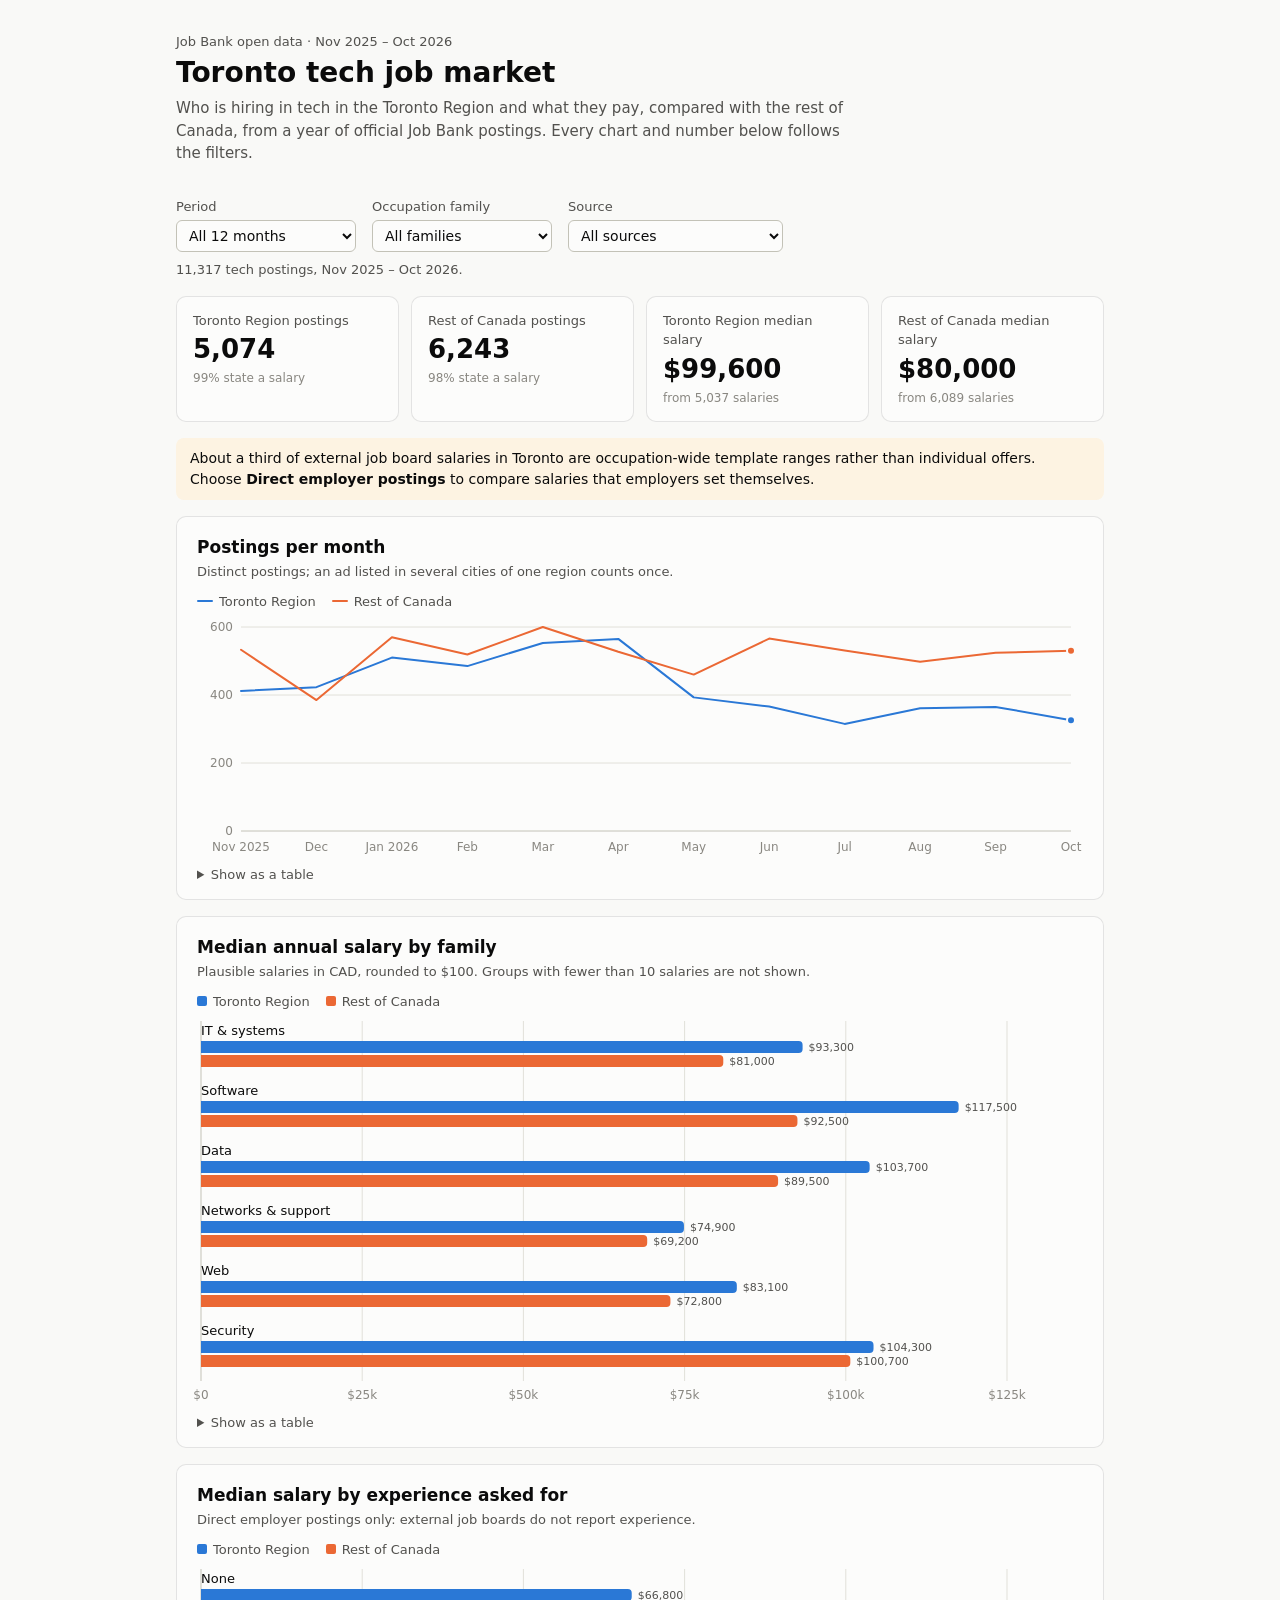
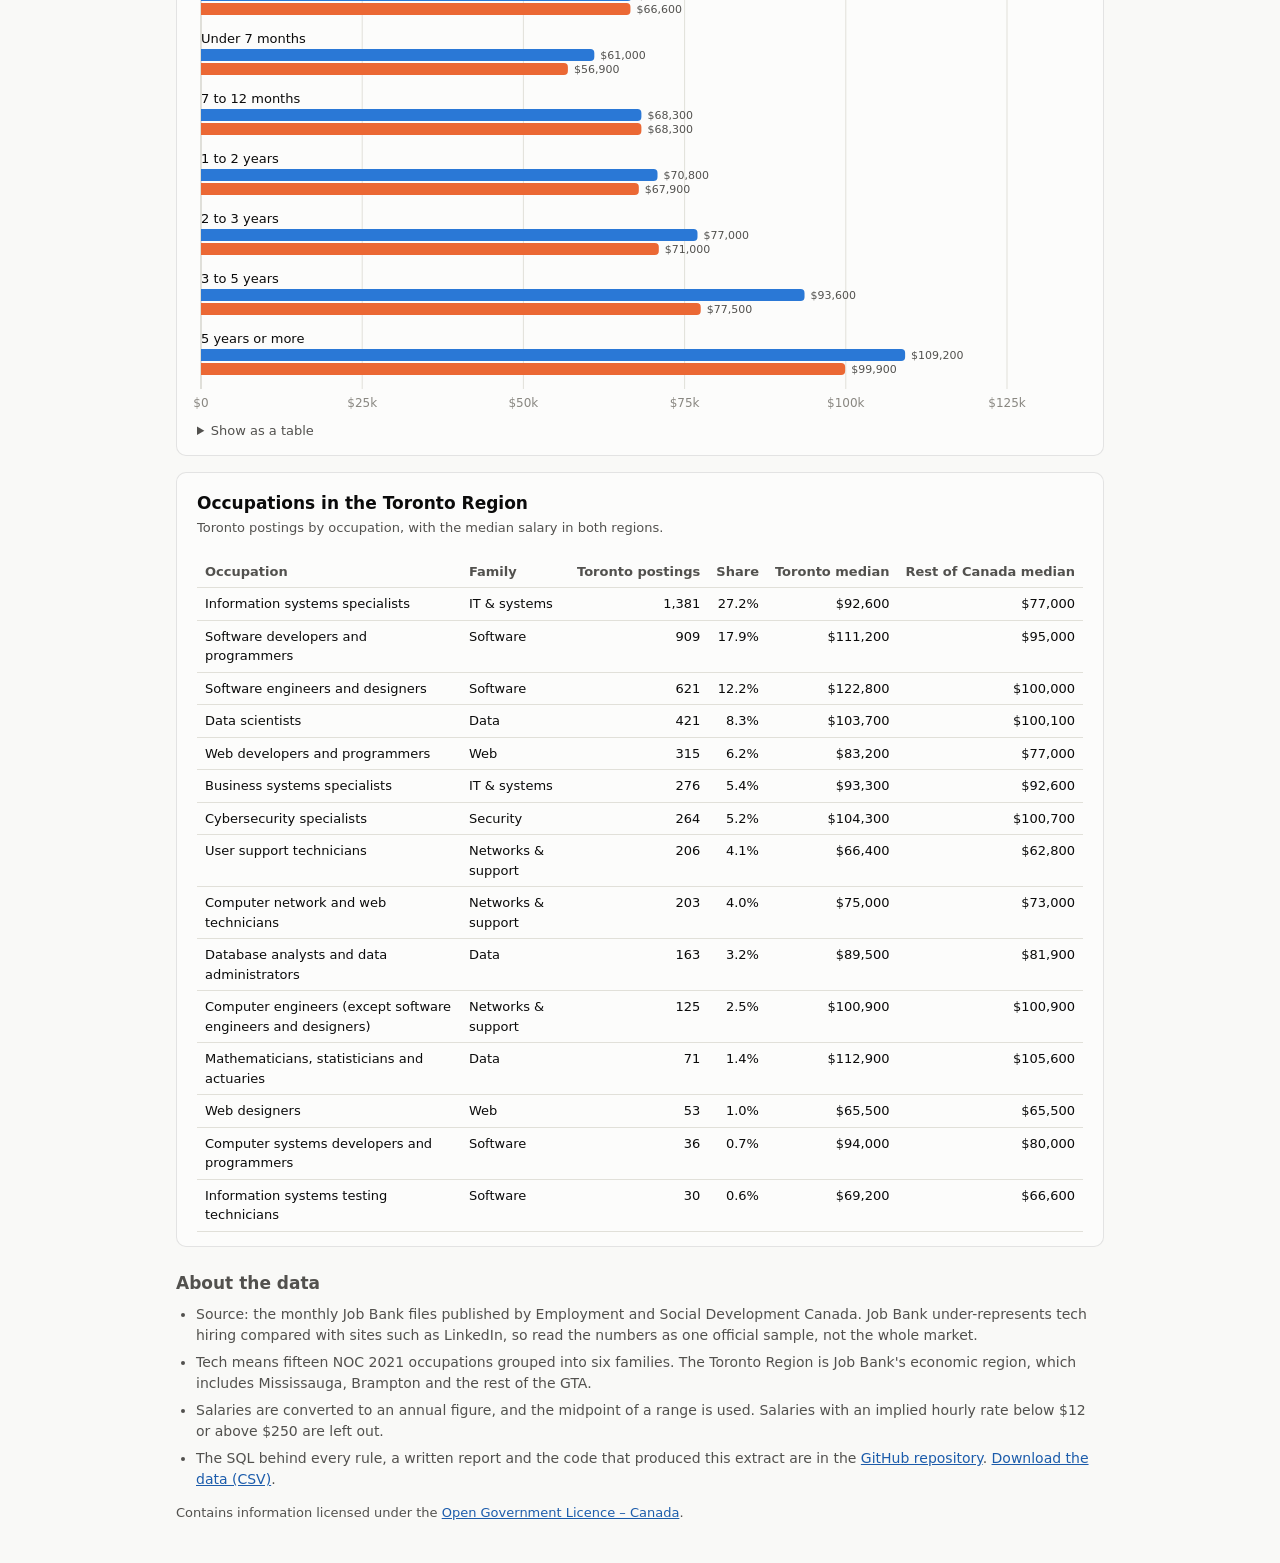
==== dashboard/index.html @ 620136f3 "Add an interactive dashboard that filters the extract in the browser" ====
<!doctype html>
<html lang="en">
<head>
  <meta charset="utf-8">
  <meta name="viewport" content="width=device-width, initial-scale=1">
  <title>Toronto Tech Job Market</title>
  <meta name="description" content="Interactive dashboard of a year of tech job postings on Canada's Job Bank: who is hiring in the Toronto Region and what they pay, compared with the rest of Canada.">
  <link rel="stylesheet" href="style.css">
</head>
<body>
  <header class="wrap header">
    <p class="eyebrow" id="period-label">Job Bank open data</p>
    <h1>Toronto tech job market</h1>
    <p class="lede">
      Who is hiring in tech in the Toronto Region and what they pay, compared with the rest of
      Canada, from a year of official Job Bank postings. Every chart and number below follows the
      filters.
    </p>
  </header>

  <main class="wrap">
    <form class="filters" id="filters" aria-label="Filters">
      <label>Period
        <select id="period">
          <option value="12">All 12 months</option>
          <option value="6">Last 6 months</option>
          <option value="3">Last 3 months</option>
        </select>
      </label>
      <label>Occupation family
        <select id="family"><option value="">All families</option></select>
      </label>
      <label>Source
        <select id="source">
          <option value="">All sources</option>
          <option value="Direct employer">Direct employer postings</option>
          <option value="External job board">External job boards</option>
        </select>
      </label>
    </form>

    <p class="status" id="status" role="status">Loading data…</p>

    <section class="tiles" aria-label="Summary">
      <div class="tile">
        <p class="tile-label">Toronto Region postings</p>
        <p class="tile-value" id="tile-toronto-count">–</p>
        <p class="tile-sub" id="tile-toronto-count-sub"></p>
      </div>
      <div class="tile">
        <p class="tile-label">Rest of Canada postings</p>
        <p class="tile-value" id="tile-rest-count">–</p>
        <p class="tile-sub" id="tile-rest-count-sub"></p>
      </div>
      <div class="tile">
        <p class="tile-label">Toronto Region median salary</p>
        <p class="tile-value" id="tile-toronto-salary">–</p>
        <p class="tile-sub" id="tile-toronto-salary-sub"></p>
      </div>
      <div class="tile">
        <p class="tile-label">Rest of Canada median salary</p>
        <p class="tile-value" id="tile-rest-salary">–</p>
        <p class="tile-sub" id="tile-rest-salary-sub"></p>
      </div>
    </section>

    <p class="caution" id="template-note" hidden>
      About a third of external job board salaries in Toronto are occupation-wide template ranges
      rather than individual offers. Choose <strong>Direct employer postings</strong> to compare
      salaries that employers set themselves.
    </p>

    <section class="card" aria-labelledby="trend-title">
      <h2 id="trend-title">Postings per month</h2>
      <p class="sub">Distinct postings; an ad listed in several cities of one region counts once.</p>
      <ul class="legend" aria-hidden="true">
        <li><span class="key line s1"></span>Toronto Region</li>
        <li><span class="key line s2"></span>Rest of Canada</li>
      </ul>
      <div class="chart" id="trend"></div>
      <details><summary>Show as a table</summary><div class="table-wrap" id="trend-table"></div></details>
    </section>

    <section class="card" aria-labelledby="salary-title">
      <h2 id="salary-title">Median annual salary by family</h2>
      <p class="sub" id="salary-sub">Plausible salaries in CAD, rounded to $100. Groups with fewer than 10 salaries are not shown.</p>
      <ul class="legend" aria-hidden="true">
        <li><span class="key box s1"></span>Toronto Region</li>
        <li><span class="key box s2"></span>Rest of Canada</li>
      </ul>
      <div class="chart" id="salary"></div>
      <details><summary>Show as a table</summary><div class="table-wrap" id="salary-table"></div></details>
    </section>

    <section class="card" aria-labelledby="experience-title">
      <h2 id="experience-title">Median salary by experience asked for</h2>
      <p class="sub">Direct employer postings only: external job boards do not report experience.</p>
      <ul class="legend" aria-hidden="true">
        <li><span class="key box s1"></span>Toronto Region</li>
        <li><span class="key box s2"></span>Rest of Canada</li>
      </ul>
      <div class="chart" id="experience"></div>
      <details><summary>Show as a table</summary><div class="table-wrap" id="experience-table"></div></details>
    </section>

    <section class="card" aria-labelledby="occupations-title">
      <h2 id="occupations-title">Occupations in the Toronto Region</h2>
      <p class="sub">Toronto postings by occupation, with the median salary in both regions.</p>
      <div class="table-wrap" id="occupations"></div>
    </section>

    <section class="notes" aria-labelledby="notes-title">
      <h2 id="notes-title">About the data</h2>
      <ul>
        <li>Source: the monthly Job Bank files published by Employment and Social Development
          Canada. Job Bank under-represents tech hiring compared with sites such as LinkedIn, so
          read the numbers as one official sample, not the whole market.</li>
        <li>Tech means fifteen NOC 2021 occupations grouped into six families. The Toronto Region
          is Job Bank's economic region, which includes Mississauga, Brampton and the rest of the
          GTA.</li>
        <li>Salaries are converted to an annual figure, and the midpoint of a range is used.
          Salaries with an implied hourly rate below $12 or above $250 are left out.</li>
        <li>The SQL behind every rule, a written report and the code that produced this extract
          are in the <a href="https://github.com/jonahernan99/toronto-tech-job-market">GitHub
          repository</a>. <a href="data/tech_postings.csv" download>Download the data (CSV)</a>.</li>
      </ul>
      <p class="licence">Contains information licensed under the
        <a href="https://open.canada.ca/en/open-government-licence-canada">Open Government
        Licence – Canada</a>.</p>
    </section>
  </main>

  <div class="tooltip" id="tooltip" role="tooltip" hidden></div>
  <script src="app.js" defer></script>
</body>
</html>
---- dashboard/style.css ----
:root {
  color-scheme: light;
  --page: #f9f9f7;
  --surface: #fcfcfb;
  --text-primary: #0b0b0b;
  --text-secondary: #52514e;
  --text-muted: #898781;
  --grid: #e1e0d9;
  --axis: #c3c2b7;
  --border: rgba(11, 11, 11, 0.1);
  --hover: rgba(11, 11, 11, 0.04);
  --series-1: #2a78d6;
  --series-2: #eb6834;
  --accent: #1c5cab;
  --caution-bg: #fdf3e2;
}

@media (prefers-color-scheme: dark) {
  :root:not([data-theme="light"]) {
    color-scheme: dark;
    --page: #0d0d0d;
    --surface: #1a1a19;
    --text-primary: #f0efec;
    --text-secondary: #c3c2b7;
    --text-muted: #898781;
    --grid: #2c2c2a;
    --axis: #383835;
    --border: rgba(255, 255, 255, 0.1);
    --hover: rgba(255, 255, 255, 0.06);
    --series-1: #3987e5;
    --series-2: #d95926;
    --accent: #86b6ef;
    --caution-bg: #2a2418;
  }
}

:root[data-theme="dark"] {
  color-scheme: dark;
  --page: #0d0d0d;
  --surface: #1a1a19;
  --text-primary: #f0efec;
  --text-secondary: #c3c2b7;
  --text-muted: #898781;
  --grid: #2c2c2a;
  --axis: #383835;
  --border: rgba(255, 255, 255, 0.1);
  --hover: rgba(255, 255, 255, 0.06);
  --series-1: #3987e5;
  --series-2: #d95926;
  --accent: #86b6ef;
  --caution-bg: #2a2418;
}

* {
  box-sizing: border-box;
}

body {
  margin: 0;
  background: var(--page);
  color: var(--text-primary);
  font-family: system-ui, -apple-system, "Segoe UI", sans-serif;
  font-size: 15px;
  line-height: 1.5;
}

a {
  color: var(--accent);
}

.wrap {
  max-width: 960px;
  margin: 0 auto;
  padding: 0 16px;
}

.header {
  padding-top: 32px;
  padding-bottom: 8px;
}

.eyebrow {
  margin: 0;
  color: var(--text-secondary);
  font-size: 13px;
}

h1 {
  margin: 4px 0 8px;
  font-size: 28px;
  line-height: 1.2;
}

.lede {
  margin: 0;
  max-width: 680px;
  color: var(--text-secondary);
}

h2 {
  margin: 0;
  font-size: 17px;
}

.filters {
  display: flex;
  flex-wrap: wrap;
  gap: 12px 16px;
  margin: 24px 0 8px;
}

.filters label {
  display: flex;
  flex-direction: column;
  gap: 4px;
  color: var(--text-secondary);
  font-size: 13px;
}

.filters select {
  min-width: 180px;
  padding: 6px 8px;
  border: 1px solid var(--axis);
  border-radius: 6px;
  background: var(--surface);
  color: var(--text-primary);
  font: inherit;
  font-size: 14px;
}

.status {
  margin: 8px 0 16px;
  color: var(--text-secondary);
  font-size: 13px;
}

.tiles {
  display: grid;
  grid-template-columns: repeat(4, minmax(0, 1fr));
  gap: 12px;
}

.tile,
.card {
  border: 1px solid var(--border);
  border-radius: 10px;
  background: var(--surface);
}

.tile {
  padding: 14px 16px;
}

.tile p {
  margin: 0;
}

.tile-label {
  color: var(--text-secondary);
  font-size: 13px;
}

.tile-value {
  margin: 2px 0;
  font-size: 26px;
  font-weight: 600;
}

.tile-sub {
  color: var(--text-muted);
  font-size: 12px;
}

.caution {
  margin: 16px 0 0;
  padding: 10px 14px;
  border-radius: 8px;
  background: var(--caution-bg);
  color: var(--text-primary);
  font-size: 14px;
}

.card {
  margin-top: 16px;
  padding: 18px 20px 14px;
}

.sub {
  margin: 2px 0 10px;
  color: var(--text-secondary);
  font-size: 13px;
}

.legend {
  display: flex;
  flex-wrap: wrap;
  gap: 4px 16px;
  margin: 0 0 6px;
  padding: 0;
  list-style: none;
  color: var(--text-secondary);
  font-size: 13px;
}

.legend li {
  display: flex;
  align-items: center;
  gap: 6px;
}

.key {
  display: inline-block;
}

.key.line {
  width: 16px;
  height: 2px;
  border-radius: 1px;
}

.key.box {
  width: 10px;
  height: 10px;
  border-radius: 2px;
}

.key.s1 {
  background: var(--series-1);
}

.key.s2 {
  background: var(--series-2);
}

.chart {
  position: relative;
  width: 100%;
}

.chart svg {
  display: block;
  overflow: visible;
}

.chart .empty {
  margin: 12px 0;
  color: var(--text-secondary);
  font-size: 14px;
}

svg text {
  fill: var(--text-secondary);
  font-family: inherit;
  font-size: 12px;
}

svg .tick {
  fill: var(--text-muted);
  font-variant-numeric: tabular-nums;
}

svg .label {
  fill: var(--text-primary);
  font-size: 13px;
}

svg .value {
  font-size: 11px;
  font-variant-numeric: tabular-nums;
}

svg .note {
  fill: var(--text-muted);
  font-style: italic;
}

svg .grid {
  stroke: var(--grid);
  stroke-width: 1;
}

svg .axis {
  stroke: var(--axis);
  stroke-width: 1;
}

svg .series-line {
  fill: none;
  stroke-width: 2;
  stroke-linejoin: round;
  stroke-linecap: round;
}

svg .s1 {
  stroke: var(--series-1);
}

svg .s2 {
  stroke: var(--series-2);
}

svg .fill-1 {
  fill: var(--series-1);
}

svg .fill-2 {
  fill: var(--series-2);
}

svg .dot {
  stroke: var(--surface);
  stroke-width: 2;
}

svg .crosshair {
  stroke: var(--axis);
  stroke-width: 1;
}

svg .hit {
  fill: transparent;
  cursor: default;
}

svg .hit:focus {
  outline: none;
}

svg .wash {
  fill: transparent;
}

svg .row.active .wash {
  fill: var(--hover);
}

svg:focus-visible,
svg .hit:focus-visible {
  outline: 2px solid var(--accent);
  outline-offset: 2px;
}

details {
  margin-top: 8px;
  font-size: 13px;
}

summary {
  color: var(--text-secondary);
  cursor: pointer;
}

.table-wrap {
  overflow-x: auto;
}

table {
  width: 100%;
  margin-top: 8px;
  border-collapse: collapse;
  font-size: 13px;
}

th,
td {
  padding: 6px 8px;
  border-bottom: 1px solid var(--grid);
  text-align: left;
  vertical-align: top;
}

th {
  color: var(--text-secondary);
  font-weight: 600;
}

td.num,
th.num {
  text-align: right;
  font-variant-numeric: tabular-nums;
  white-space: nowrap;
}

.notes {
  margin: 24px 0 40px;
  color: var(--text-secondary);
  font-size: 14px;
}

.notes ul {
  margin: 8px 0;
  padding-left: 20px;
}

.notes li {
  margin-bottom: 6px;
}

.licence {
  font-size: 13px;
}

.tooltip {
  position: fixed;
  z-index: 10;
  min-width: 160px;
  max-width: 360px;
  padding: 8px 10px;
  border: 1px solid var(--border);
  border-radius: 8px;
  background: var(--surface);
  box-shadow: 0 4px 16px rgba(0, 0, 0, 0.12);
  color: var(--text-primary);
  font-size: 13px;
  pointer-events: none;
}

.tooltip .tt-title {
  margin-bottom: 4px;
  color: var(--text-secondary);
}

.tooltip .tt-row {
  display: flex;
  align-items: baseline;
  gap: 8px;
}

.tooltip .tt-row .key.line {
  position: relative;
  top: -4px;
}

.tooltip .tt-row .key {
  flex: none;
}

.tooltip .tt-value {
  font-weight: 600;
  font-variant-numeric: tabular-nums;
}

.tooltip .tt-label {
  color: var(--text-secondary);
}

@media (max-width: 720px) {
  .tiles {
    grid-template-columns: repeat(2, minmax(0, 1fr));
  }

  .tile-value {
    font-size: 22px;
  }

  .filters select {
    min-width: 0;
    width: 100%;
  }

  .filters label {
    flex: 1 1 140px;
  }

  .card {
    padding: 14px 14px 10px;
  }
}
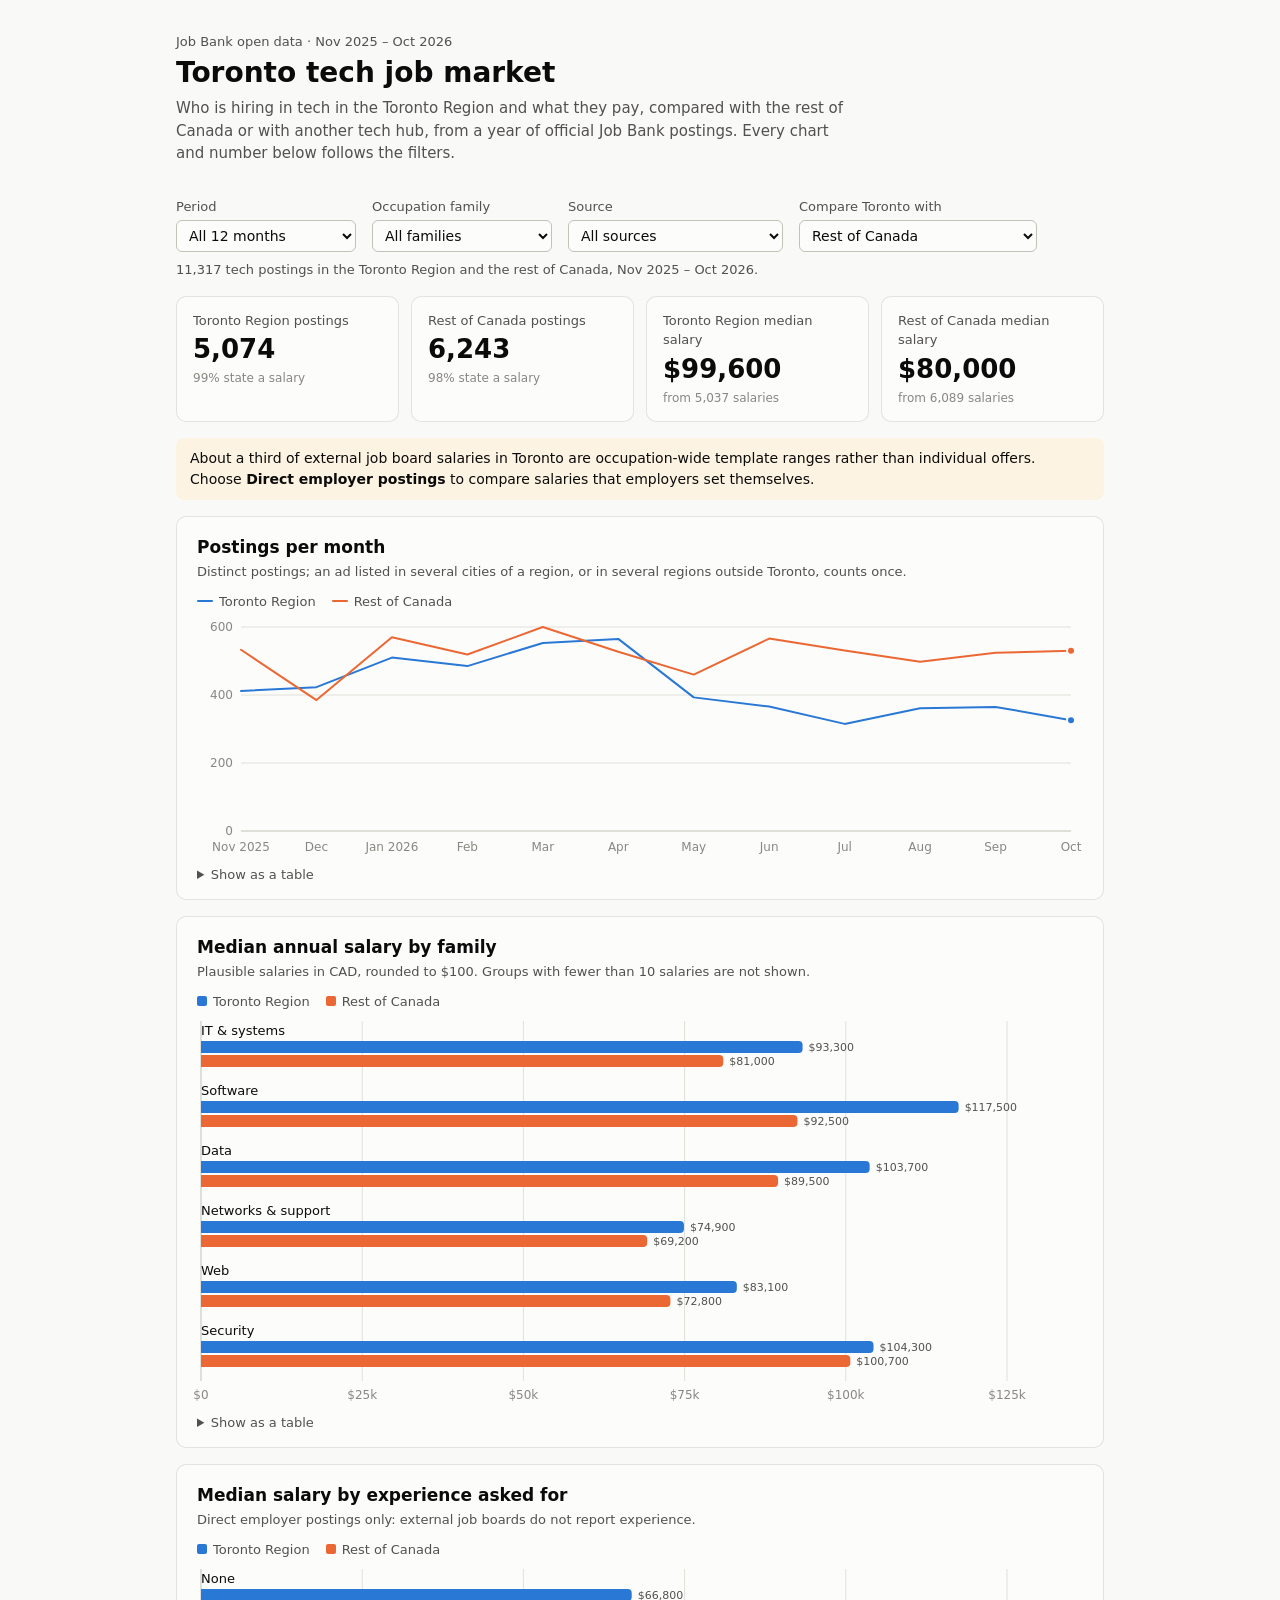
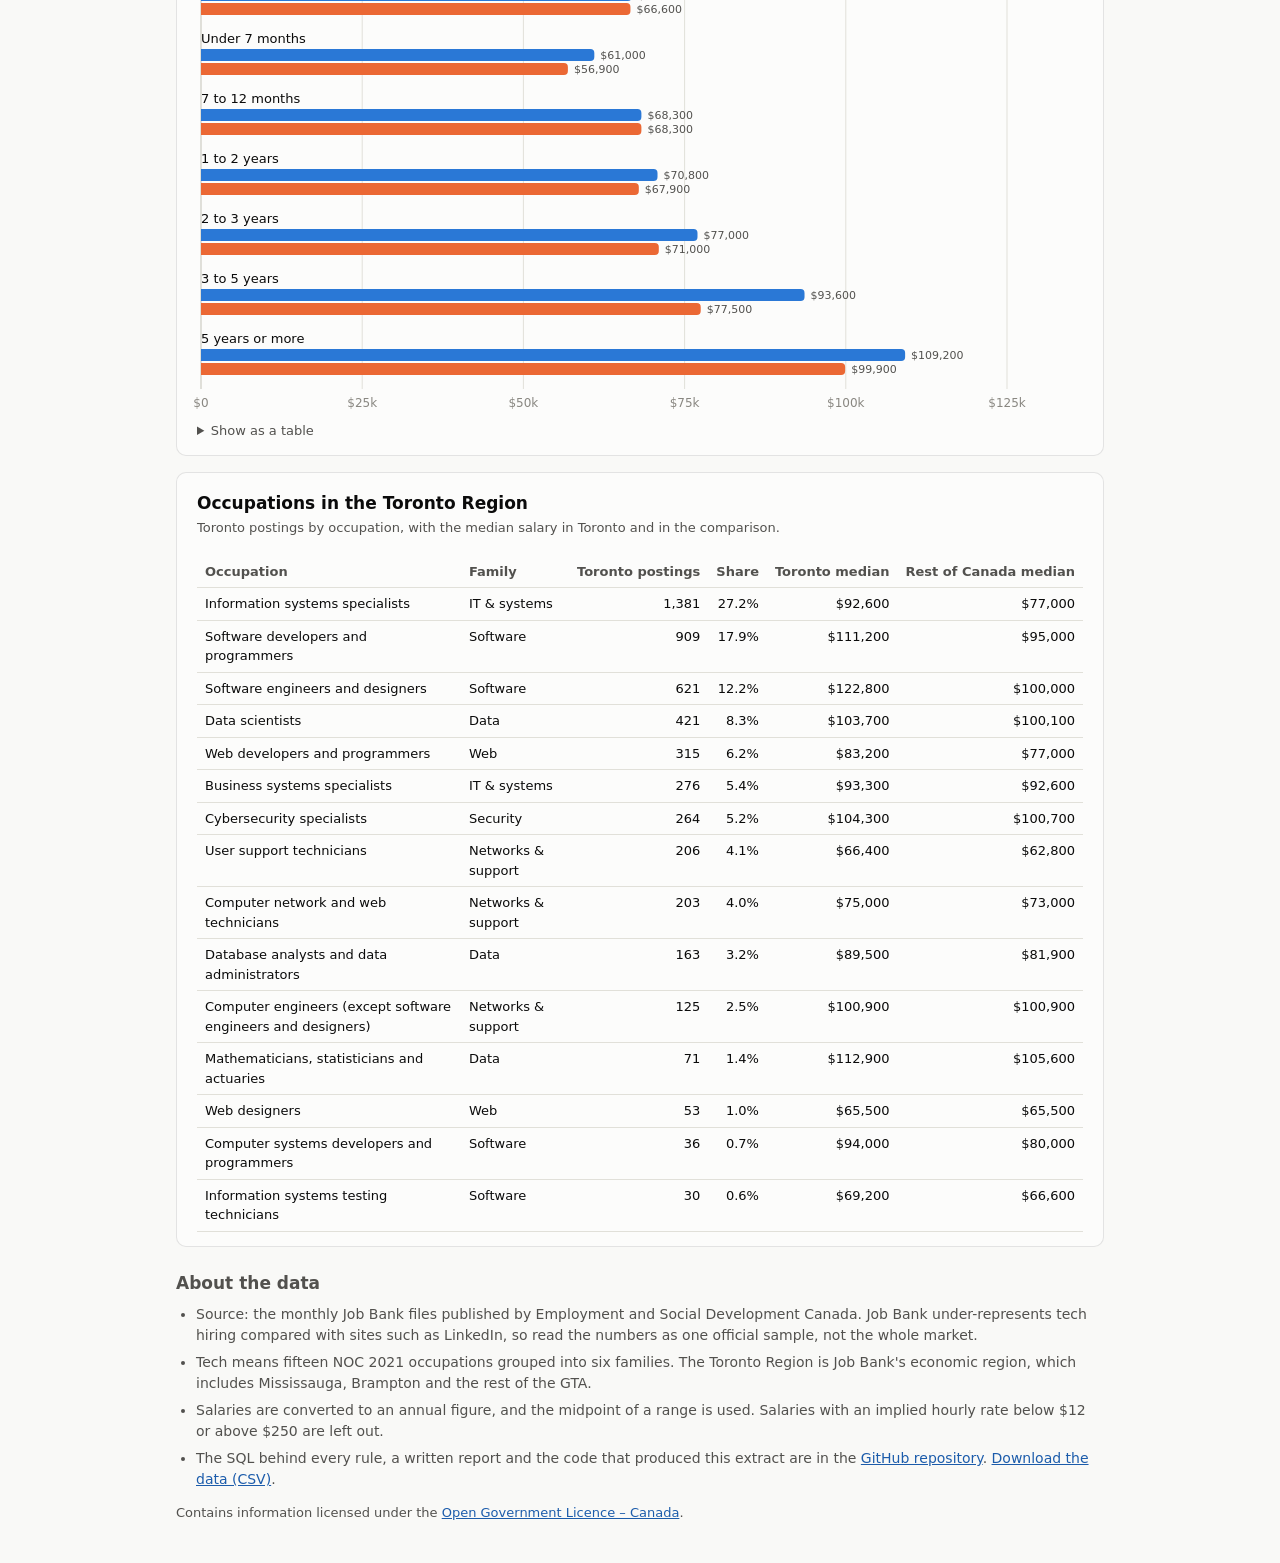
==== commit 5915d58a: "Let the dashboard compare Toronto with any of the seven next largest tech regions" ====
--- a/dashboard/index.html
+++ b/dashboard/index.html
@@ -13,8 +13,8 @@
     <h1>Toronto tech job market</h1>
     <p class="lede">
       Who is hiring in tech in the Toronto Region and what they pay, compared with the rest of
-      Canada, from a year of official Job Bank postings. Every chart and number below follows the
-      filters.
+      Canada or with another tech hub, from a year of official Job Bank postings. Every chart and
+      number below follows the filters.
     </p>
   </header>
 
@@ -37,6 +37,9 @@
           <option value="External job board">External job boards</option>
         </select>
       </label>
+      <label>Compare Toronto with
+        <select id="compare"><option value="">Rest of Canada</option></select>
+      </label>
     </form>
 
     <p class="status" id="status" role="status">Loading data…</p>
@@ -48,7 +51,7 @@
         <p class="tile-sub" id="tile-toronto-count-sub"></p>
       </div>
       <div class="tile">
-        <p class="tile-label">Rest of Canada postings</p>
+        <p class="tile-label"><span class="compare-name">Rest of Canada</span> postings</p>
         <p class="tile-value" id="tile-rest-count">–</p>
         <p class="tile-sub" id="tile-rest-count-sub"></p>
       </div>
@@ -58,7 +61,7 @@
         <p class="tile-sub" id="tile-toronto-salary-sub"></p>
       </div>
       <div class="tile">
-        <p class="tile-label">Rest of Canada median salary</p>
+        <p class="tile-label"><span class="compare-name">Rest of Canada</span> median salary</p>
         <p class="tile-value" id="tile-rest-salary">–</p>
         <p class="tile-sub" id="tile-rest-salary-sub"></p>
       </div>
@@ -72,10 +75,10 @@
 
     <section class="card" aria-labelledby="trend-title">
       <h2 id="trend-title">Postings per month</h2>
-      <p class="sub">Distinct postings; an ad listed in several cities of one region counts once.</p>
+      <p class="sub">Distinct postings; an ad listed in several cities of a region, or in several regions outside Toronto, counts once.</p>
       <ul class="legend" aria-hidden="true">
         <li><span class="key line s1"></span>Toronto Region</li>
-        <li><span class="key line s2"></span>Rest of Canada</li>
+        <li><span class="key line s2"></span><span class="compare-name">Rest of Canada</span></li>
       </ul>
       <div class="chart" id="trend"></div>
       <details><summary>Show as a table</summary><div class="table-wrap" id="trend-table"></div></details>
@@ -86,7 +89,7 @@
       <p class="sub" id="salary-sub">Plausible salaries in CAD, rounded to $100. Groups with fewer than 10 salaries are not shown.</p>
       <ul class="legend" aria-hidden="true">
         <li><span class="key box s1"></span>Toronto Region</li>
-        <li><span class="key box s2"></span>Rest of Canada</li>
+        <li><span class="key box s2"></span><span class="compare-name">Rest of Canada</span></li>
       </ul>
       <div class="chart" id="salary"></div>
       <details><summary>Show as a table</summary><div class="table-wrap" id="salary-table"></div></details>
@@ -97,7 +100,7 @@
       <p class="sub">Direct employer postings only: external job boards do not report experience.</p>
       <ul class="legend" aria-hidden="true">
         <li><span class="key box s1"></span>Toronto Region</li>
-        <li><span class="key box s2"></span>Rest of Canada</li>
+        <li><span class="key box s2"></span><span class="compare-name">Rest of Canada</span></li>
       </ul>
       <div class="chart" id="experience"></div>
       <details><summary>Show as a table</summary><div class="table-wrap" id="experience-table"></div></details>
@@ -105,7 +108,7 @@
 
     <section class="card" aria-labelledby="occupations-title">
       <h2 id="occupations-title">Occupations in the Toronto Region</h2>
-      <p class="sub">Toronto postings by occupation, with the median salary in both regions.</p>
+      <p class="sub">Toronto postings by occupation, with the median salary in Toronto and in the comparison.</p>
       <div class="table-wrap" id="occupations"></div>
     </section>
 
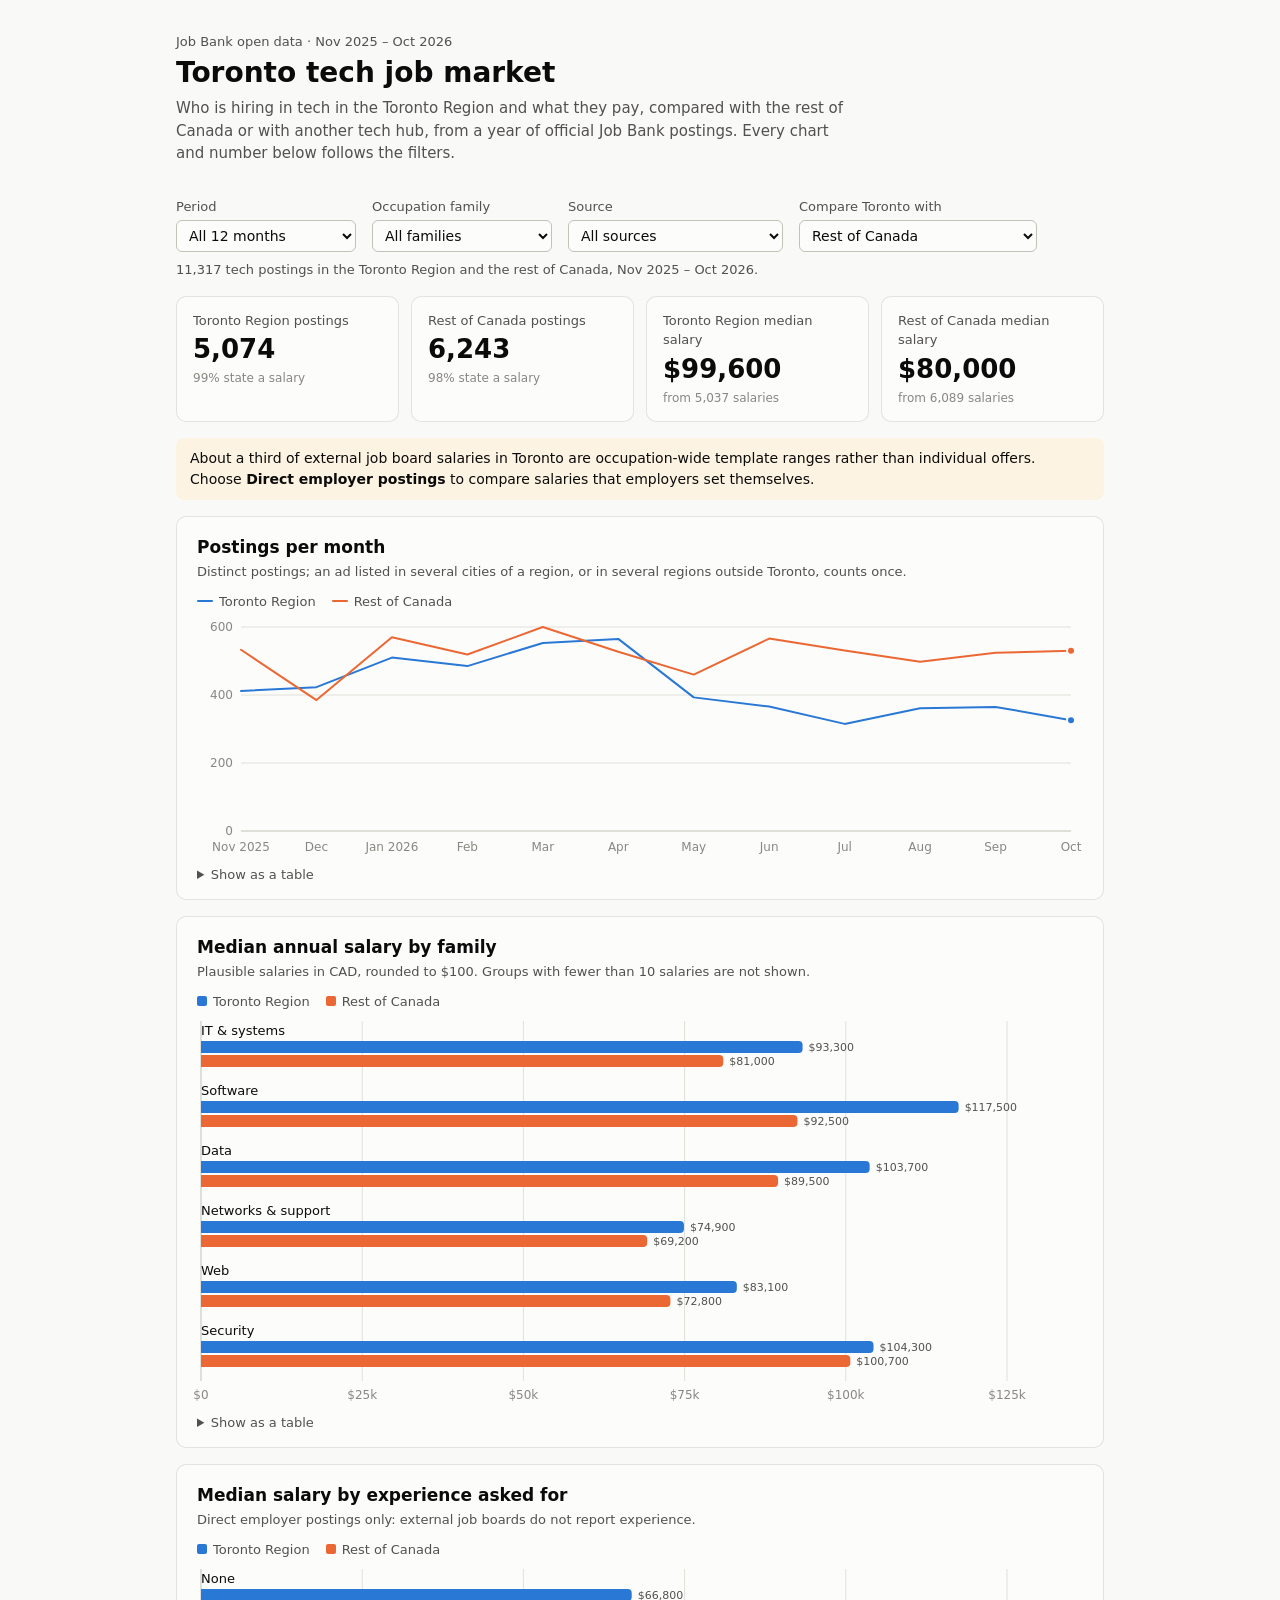
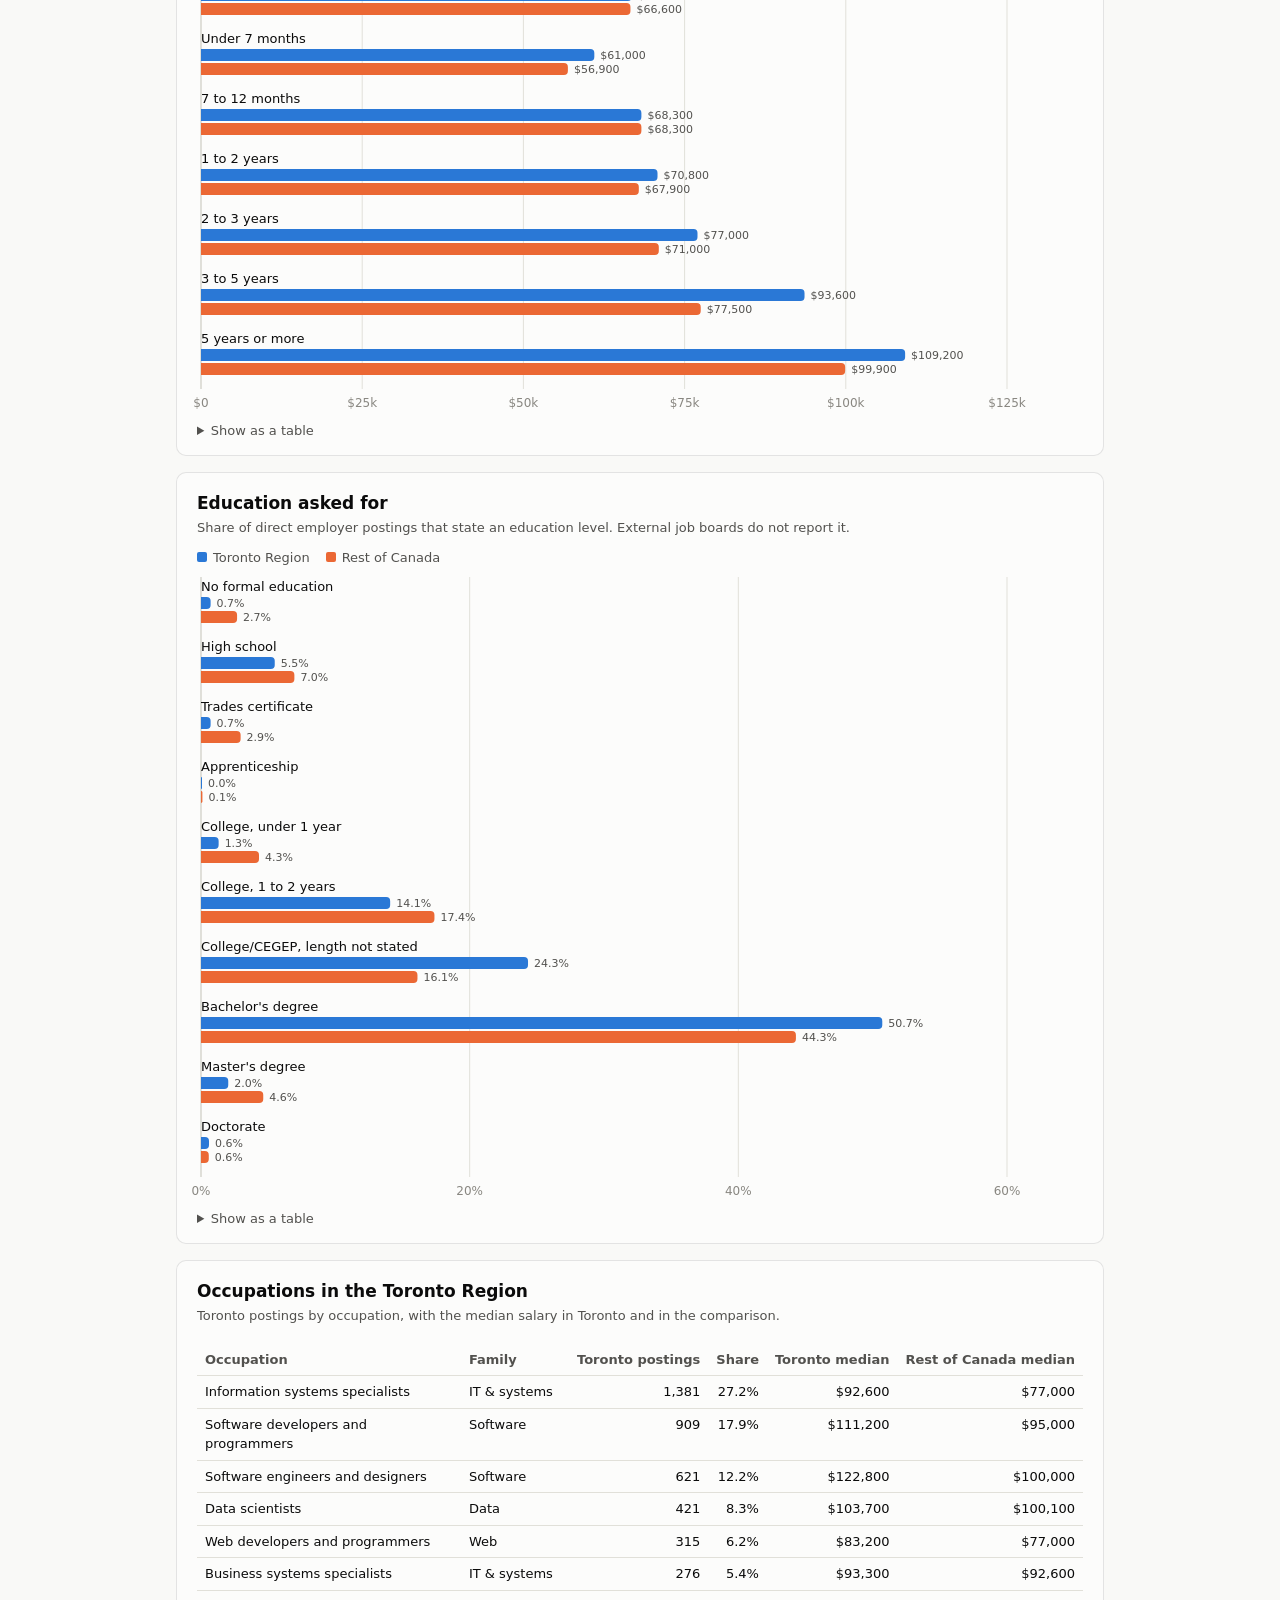
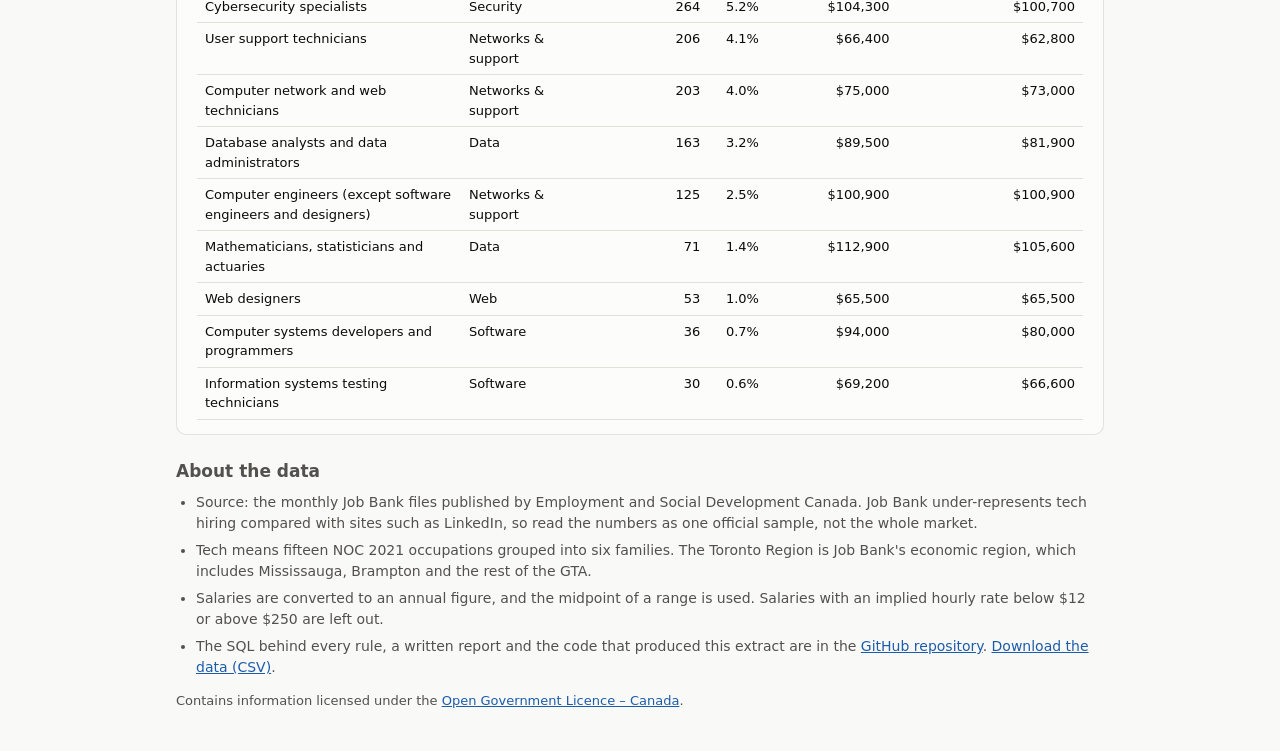
==== commit 4a571566: "Add an education card to the dashboard" ====
--- a/dashboard/index.html
+++ b/dashboard/index.html
@@ -106,6 +106,17 @@
       <details><summary>Show as a table</summary><div class="table-wrap" id="experience-table"></div></details>
     </section>
 
+    <section class="card" aria-labelledby="education-title">
+      <h2 id="education-title">Education asked for</h2>
+      <p class="sub">Share of direct employer postings that state an education level. External job boards do not report it.</p>
+      <ul class="legend" aria-hidden="true">
+        <li><span class="key box s1"></span>Toronto Region</li>
+        <li><span class="key box s2"></span><span class="compare-name">Rest of Canada</span></li>
+      </ul>
+      <div class="chart" id="education"></div>
+      <details><summary>Show as a table</summary><div class="table-wrap" id="education-table"></div></details>
+    </section>
+
     <section class="card" aria-labelledby="occupations-title">
       <h2 id="occupations-title">Occupations in the Toronto Region</h2>
       <p class="sub">Toronto postings by occupation, with the median salary in Toronto and in the comparison.</p>
